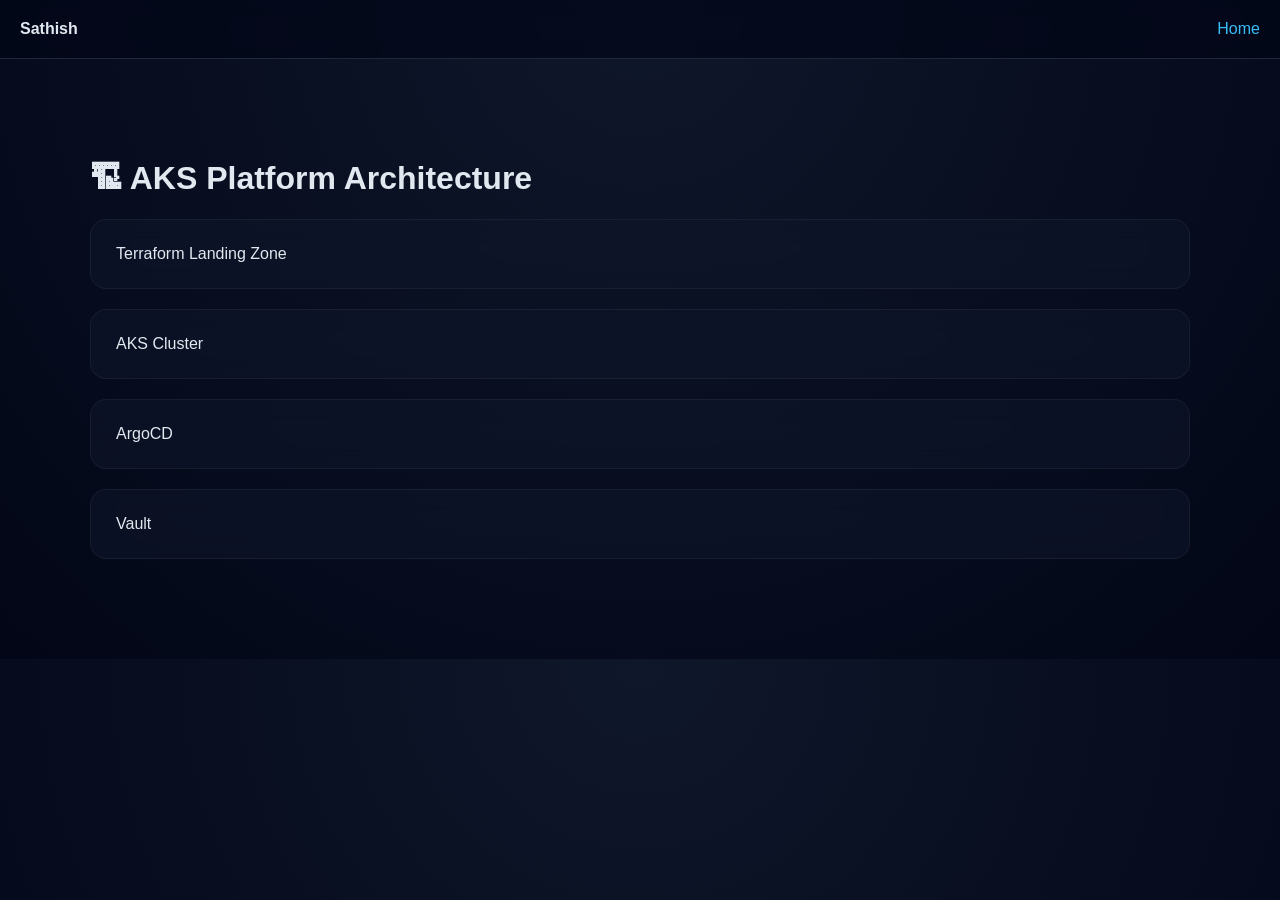
==== architecture.html @ 12148e6b "Create architecture.html" ====
<!DOCTYPE html>
<html>
<head>
<link rel="stylesheet" href="style.css">
<title>Architecture</title>
</head>

<body>

<nav>
  <b>Sathish</b>
  <div>
    <a href="index.html">Home</a>
  </div>
</nav>

<div class="section">

<h1>🏗 AKS Platform Architecture</h1>

<div class="card" onclick="showInfo('Terraform provisions infra')">
Terraform Landing Zone
</div>

<div class="card" onclick="showInfo('AKS Cluster core platform')">
AKS Cluster
</div>

<div class="card" onclick="showInfo('GitOps deployment using ArgoCD')">
ArgoCD
</div>

<div class="card" onclick="showInfo('Vault handles secrets securely')">
Vault
</div>

</div>

<script src="script.js"></script>
</body>
</html>
---- style.css ----
body {
  margin: 0;
  font-family: 'Segoe UI', sans-serif;
  background: radial-gradient(circle at top, #0f172a, #020617);
  color: #e2e8f0;
}

/* NAVBAR */
nav {
  position: sticky;
  top: 0;
  backdrop-filter: blur(10px);
  background: rgba(2,6,23,0.7);
  display: flex;
  justify-content: space-between;
  padding: 20px;
  border-bottom: 1px solid #1e293b;
}

nav a {
  color: #38bdf8;
  text-decoration: none;
  margin-left: 20px;
  transition: 0.3s;
}

nav a:hover {
  color: #22c55e;
}

/* SECTION */
.section {
  max-width: 1100px;
  margin: auto;
  padding: 80px 20px;
  animation: fadeIn 1s ease;
}

/* CARD */
.card {
  background: rgba(15,23,42,0.6);
  backdrop-filter: blur(12px);
  padding: 25px;
  border-radius: 16px;
  margin: 20px 0;
  border: 1px solid rgba(255,255,255,0.05);
  transition: 0.4s;
}

.card:hover {
  transform: translateY(-8px) scale(1.02);
  box-shadow: 0 20px 50px rgba(0,0,0,0.6);
}

/* HERO */
.hero {
  text-align: center;
  padding: 120px 20px;
}

.hero h1 {
  font-size: 50px;
}

.hero p {
  color: #94a3b8;
}

.badge {
  margin-top: 20px;
  display: inline-block;
  background: rgba(56,189,248,0.1);
  padding: 10px 20px;
  border-radius: 30px;
}

/* GRID */
.grid {
  display: grid;
  grid-template-columns: repeat(auto-fit,minmax(220px,1fr));
  gap: 20px;
}

.highlight {
  color: #22c55e;
  font-size: 28px;
  font-weight: bold;
}

/* ANIMATION */
@keyframes fadeIn {
  from {opacity:0; transform:translateY(20px);}
  to {opacity:1; transform:translateY(0);}
}
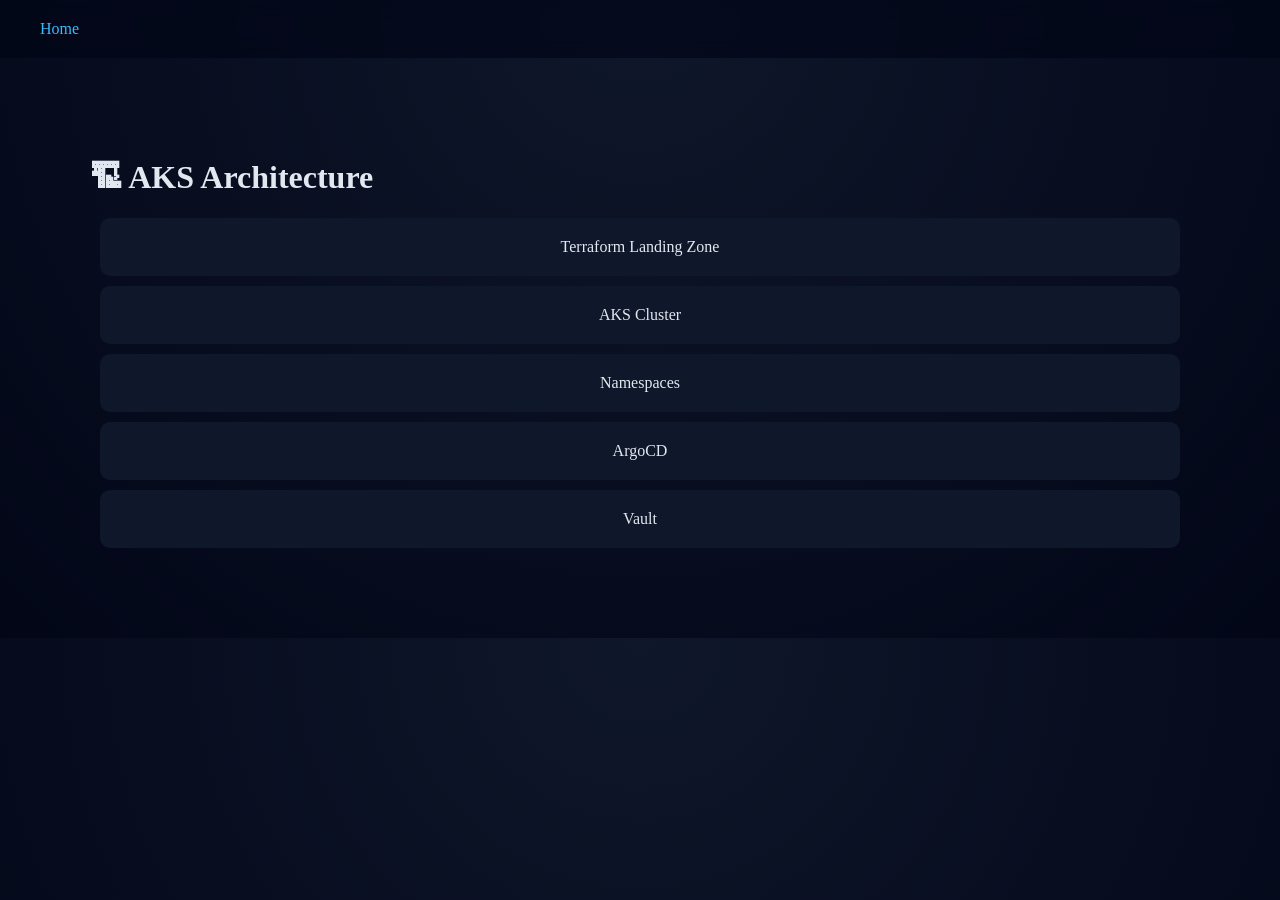
==== commit 9ee08b7c: "Update architecture.html" ====
--- a/architecture.html
+++ b/architecture.html
@@ -8,34 +8,20 @@
 <body>
 
 <nav>
-  <b>Sathish</b>
-  <div>
-    <a href="index.html">Home</a>
-  </div>
+  <a href="index.html">Home</a>
 </nav>
 
 <div class="section">
 
-<h1>🏗 AKS Platform Architecture</h1>
+<h1>🏗 AKS Architecture</h1>
 
-<div class="card" onclick="showInfo('Terraform provisions infra')">
-Terraform Landing Zone
-</div>
-
-<div class="card" onclick="showInfo('AKS Cluster core platform')">
-AKS Cluster
-</div>
-
-<div class="card" onclick="showInfo('GitOps deployment using ArgoCD')">
-ArgoCD
-</div>
-
-<div class="card" onclick="showInfo('Vault handles secrets securely')">
-Vault
-</div>
+<div class="arch-box">Terraform Landing Zone</div>
+<div class="arch-box">AKS Cluster</div>
+<div class="arch-box">Namespaces</div>
+<div class="arch-box">ArgoCD</div>
+<div class="arch-box">Vault</div>
 
 </div>
 
-<script src="script.js"></script>
 </body>
 </html>
--- a/style.css
+++ b/style.css
@@ -1,31 +1,25 @@
 body {
   margin: 0;
-  font-family: 'Segoe UI', sans-serif;
+  font-family: 'Segoe UI';
   background: radial-gradient(circle at top, #0f172a, #020617);
   color: #e2e8f0;
 }
 
-/* NAVBAR */
+/* NAV */
 nav {
   position: sticky;
   top: 0;
-  backdrop-filter: blur(10px);
-  background: rgba(2,6,23,0.7);
   display: flex;
   justify-content: space-between;
   padding: 20px;
-  border-bottom: 1px solid #1e293b;
+  backdrop-filter: blur(10px);
+  background: rgba(2,6,23,0.7);
 }
 
 nav a {
   color: #38bdf8;
+  margin-left: 20px;
   text-decoration: none;
-  margin-left: 20px;
-  transition: 0.3s;
-}
-
-nav a:hover {
-  color: #22c55e;
 }
 
 /* SECTION */
@@ -33,23 +27,31 @@
   max-width: 1100px;
   margin: auto;
   padding: 80px 20px;
-  animation: fadeIn 1s ease;
 }
 
 /* CARD */
 .card {
   background: rgba(15,23,42,0.6);
-  backdrop-filter: blur(12px);
   padding: 25px;
   border-radius: 16px;
   margin: 20px 0;
-  border: 1px solid rgba(255,255,255,0.05);
   transition: 0.4s;
 }
 
 .card:hover {
-  transform: translateY(-8px) scale(1.02);
-  box-shadow: 0 20px 50px rgba(0,0,0,0.6);
+  transform: scale(1.05);
+}
+
+/* GRID */
+.grid {
+  display: grid;
+  grid-template-columns: repeat(auto-fit,minmax(200px,1fr));
+  gap: 20px;
+}
+
+.highlight {
+  font-size: 28px;
+  color: #22c55e;
 }
 
 /* HERO */
@@ -58,37 +60,44 @@
   padding: 120px 20px;
 }
 
-.hero h1 {
-  font-size: 50px;
-}
-
-.hero p {
-  color: #94a3b8;
-}
-
 .badge {
   margin-top: 20px;
   display: inline-block;
-  background: rgba(56,189,248,0.1);
+  background: #0f172a;
   padding: 10px 20px;
   border-radius: 30px;
 }
 
-/* GRID */
-.grid {
+/* ARCHITECTURE */
+.arch-box {
+  padding: 20px;
+  margin: 10px;
+  background: #0f172a;
+  border-radius: 10px;
+  text-align: center;
+  transition: 0.3s;
+}
+
+.arch-box:hover {
+  background: #1e293b;
+  transform: translateY(-5px);
+}
+
+/* DASHBOARD */
+.dashboard {
   display: grid;
-  grid-template-columns: repeat(auto-fit,minmax(220px,1fr));
+  grid-template-columns: repeat(auto-fit,minmax(200px,1fr));
   gap: 20px;
 }
 
-.highlight {
-  color: #22c55e;
-  font-size: 28px;
-  font-weight: bold;
+.metric {
+  background: #0f172a;
+  padding: 20px;
+  border-radius: 10px;
+  text-align: center;
 }
 
-/* ANIMATION */
-@keyframes fadeIn {
-  from {opacity:0; transform:translateY(20px);}
-  to {opacity:1; transform:translateY(0);}
+.metric span {
+  font-size: 30px;
+  color: #22c55e;
 }
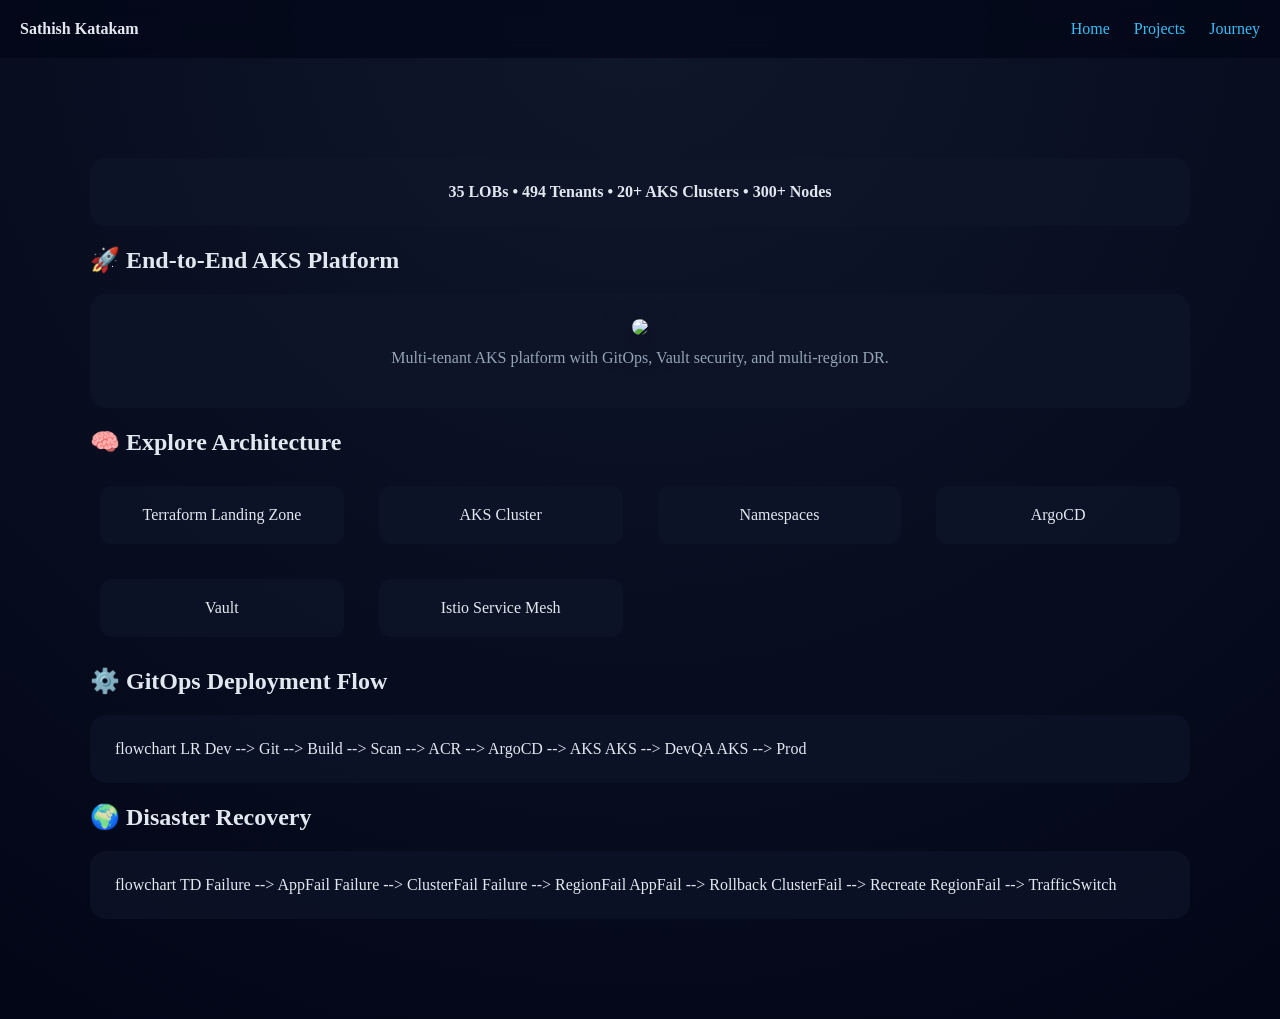
==== commit f165fe64: "Update architecture.html" ====
--- a/architecture.html
+++ b/architecture.html
@@ -1,27 +1,157 @@
 <!DOCTYPE html>
 <html>
 <head>
+<meta charset="UTF-8">
+<title>Architecture</title>
+
 <link rel="stylesheet" href="style.css">
-<title>Architecture</title>
+
+<script src="https://cdn.jsdelivr.net/npm/mermaid@10/dist/mermaid.min.js"></script>
+<script>
+  mermaid.initialize({ startOnLoad: true, theme: "dark" });
+</script>
+
+<style>
+.arch-grid {
+  display: grid;
+  grid-template-columns: repeat(auto-fit,minmax(220px,1fr));
+  gap: 15px;
+}
+
+.arch-box {
+  padding: 20px;
+  background: rgba(15,23,42,0.6);
+  border-radius: 12px;
+  text-align: center;
+  cursor: pointer;
+  transition: 0.3s;
+}
+
+.arch-box:hover {
+  transform: translateY(-5px) scale(1.05);
+  background: #1e293b;
+}
+
+.info-box {
+  margin-top: 20px;
+  padding: 20px;
+  background: #0f172a;
+  border-radius: 12px;
+  display: none;
+}
+</style>
+
 </head>
 
 <body>
 
 <nav>
-  <a href="index.html">Home</a>
+  <b>Sathish Katakam</b>
+  <div>
+    <a href="index.html">Home</a>
+    <a href="projects.html">Projects</a>
+    <a href="journey.html">Journey</a>
+  </div>
 </nav>
 
 <div class="section">
 
-<h1>🏗 AKS Architecture</h1>
+<!-- 🔥 SCALE BADGE -->
+<div class="card" style="text-align:center;">
+  <b>35 LOBs • 494 Tenants • 20+ AKS Clusters • 300+ Nodes</b>
+</div>
 
-<div class="arch-box">Terraform Landing Zone</div>
-<div class="arch-box">AKS Cluster</div>
-<div class="arch-box">Namespaces</div>
-<div class="arch-box">ArgoCD</div>
-<div class="arch-box">Vault</div>
+<!-- 🔥 HERO IMAGE -->
+<section>
+  <h2>🚀 End-to-End AKS Platform</h2>
+
+  <div class="card" style="text-align:center;">
+    <img src="Kubenetes Diagram.jpg"
+         style="width:90%; border-radius:12px; box-shadow:0 10px 30px rgba(0,0,0,0.5);">
+
+    <p style="margin-top:10px; color:#94a3b8;">
+      Multi-tenant AKS platform with GitOps, Vault security, and multi-region DR.
+    </p>
+  </div>
+</section>
+
+<!-- 🔥 INTERACTIVE ARCH -->
+<section>
+  <h2>🧠 Explore Architecture</h2>
+
+  <div class="arch-grid">
+
+    <div class="arch-box" onclick="showInfo('Terraform provisions landing zones including AKS, VNet, IAM.')">
+      Terraform Landing Zone
+    </div>
+
+    <div class="arch-box" onclick="showInfo('AKS clusters run workloads across multiple tenants.')">
+      AKS Cluster
+    </div>
+
+    <div class="arch-box" onclick="showInfo('Namespaces isolate tenants securely.')">
+      Namespaces
+    </div>
+
+    <div class="arch-box" onclick="showInfo('ArgoCD enables GitOps-based deployments.')">
+      ArgoCD
+    </div>
+
+    <div class="arch-box" onclick="showInfo('Vault manages secrets securely.')">
+      Vault
+    </div>
+
+    <div class="arch-box" onclick="showInfo('Istio controls traffic and security policies.')">
+      Istio Service Mesh
+    </div>
+
+  </div>
+
+  <div id="info" class="info-box"></div>
+
+</section>
+
+<!-- 🔁 GITOPS -->
+<section>
+  <h2>⚙️ GitOps Deployment Flow</h2>
+
+  <div class="card">
+    <div class="mermaid">
+flowchart LR
+Dev --> Git --> Build --> Scan --> ACR --> ArgoCD --> AKS
+AKS --> DevQA
+AKS --> Prod
+    </div>
+  </div>
+</section>
+
+<!-- 🌍 DR -->
+<section>
+  <h2>🌍 Disaster Recovery</h2>
+
+  <div class="card">
+    <div class="mermaid">
+flowchart TD
+Failure --> AppFail
+Failure --> ClusterFail
+Failure --> RegionFail
+
+AppFail --> Rollback
+ClusterFail --> Recreate
+RegionFail --> TrafficSwitch
+    </div>
+  </div>
+</section>
 
 </div>
 
+<script>
+function showInfo(text) {
+  const box = document.getElementById("info");
+  box.style.display = "block";
+  box.innerText = text;
+}
+</script>
+
 </body>
 </html>
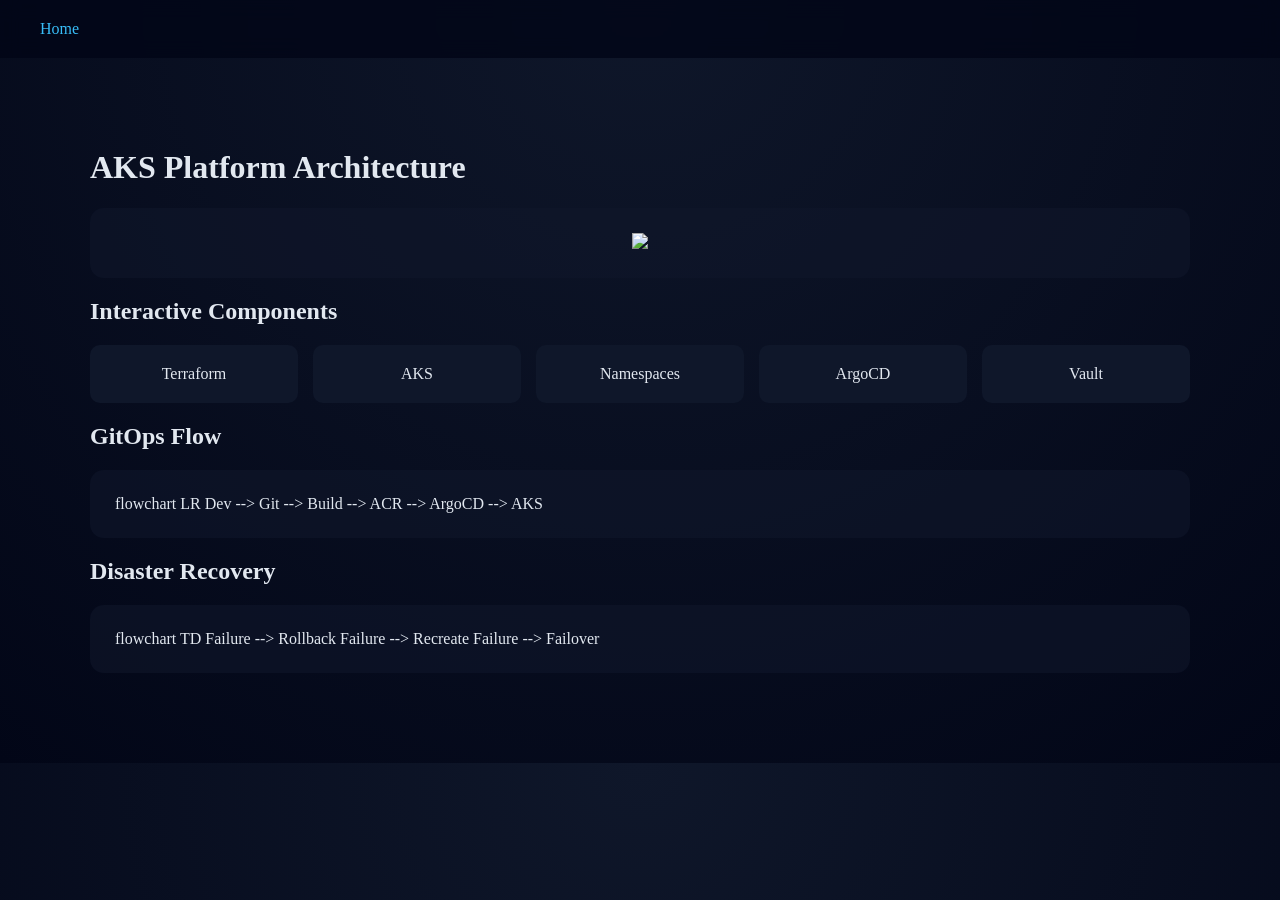
==== commit b4b09f37: "Update architecture.html" ====
--- a/architecture.html
+++ b/architecture.html
@@ -1,157 +1,61 @@
 <!DOCTYPE html>
 <html>
 <head>
-<meta charset="UTF-8">
+<link rel="stylesheet" href="style.css">
 <title>Architecture</title>
 
-<link rel="stylesheet" href="style.css">
-
 <script src="https://cdn.jsdelivr.net/npm/mermaid@10/dist/mermaid.min.js"></script>
-<script>
-  mermaid.initialize({ startOnLoad: true, theme: "dark" });
-</script>
-
-<style>
-.arch-grid {
-  display: grid;
-  grid-template-columns: repeat(auto-fit,minmax(220px,1fr));
-  gap: 15px;
-}
-
-.arch-box {
-  padding: 20px;
-  background: rgba(15,23,42,0.6);
-  border-radius: 12px;
-  text-align: center;
-  cursor: pointer;
-  transition: 0.3s;
-}
-
-.arch-box:hover {
-  transform: translateY(-5px) scale(1.05);
-  background: #1e293b;
-}
-
-.info-box {
-  margin-top: 20px;
-  padding: 20px;
-  background: #0f172a;
-  border-radius: 12px;
-  display: none;
-}
-</style>
-
+<script>mermaid.initialize({ startOnLoad: true });</script>
 </head>
 
 <body>
 
 <nav>
-  <b>Sathish Katakam</b>
-  <div>
-    <a href="index.html">Home</a>
-    <a href="projects.html">Projects</a>
-    <a href="journey.html">Journey</a>
-  </div>
+  <a href="index.html">Home</a>
 </nav>
 
 <div class="section">
 
-<!-- 🔥 SCALE BADGE -->
+<h1>AKS Platform Architecture</h1>
+
 <div class="card" style="text-align:center;">
-  <b>35 LOBs • 494 Tenants • 20+ AKS Clusters • 300+ Nodes</b>
+<img src="Kubenetes Diagram.jpg" style="width:90%;">
 </div>
 
-<!-- 🔥 HERO IMAGE -->
-<section>
-  <h2>🚀 End-to-End AKS Platform</h2>
+<h2>Interactive Components</h2>
 
-  <div class="card" style="text-align:center;">
-    <img src="Kubenetes Diagram.jpg"
-         style="width:90%; border-radius:12px; box-shadow:0 10px 30px rgba(0,0,0,0.5);">
+<div class="arch-grid">
+<div class="arch-box" onclick="showInfo('Terraform provisions infrastructure')">Terraform</div>
+<div class="arch-box" onclick="showInfo('AKS runs workloads')">AKS</div>
+<div class="arch-box" onclick="showInfo('Namespaces isolate tenants')">Namespaces</div>
+<div class="arch-box" onclick="showInfo('ArgoCD handles GitOps')">ArgoCD</div>
+<div class="arch-box" onclick="showInfo('Vault secures secrets')">Vault</div>
+</div>
 
-    <p style="margin-top:10px; color:#94a3b8;">
-      Multi-tenant AKS platform with GitOps, Vault security, and multi-region DR.
-    </p>
-  </div>
-</section>
+<div id="info" class="info-box"></div>
 
-<!-- 🔥 INTERACTIVE ARCH -->
-<section>
-  <h2>🧠 Explore Architecture</h2>
+<h2>GitOps Flow</h2>
 
-  <div class="arch-grid">
+<div class="card">
+<div class="mermaid">
+flowchart LR
+Dev --> Git --> Build --> ACR --> ArgoCD --> AKS
+</div>
+</div>
 
-    <div class="arch-box" onclick="showInfo('Terraform provisions landing zones including AKS, VNet, IAM.')">
-      Terraform Landing Zone
-    </div>
+<h2>Disaster Recovery</h2>
 
-    <div class="arch-box" onclick="showInfo('AKS clusters run workloads across multiple tenants.')">
-      AKS Cluster
-    </div>
-
-    <div class="arch-box" onclick="showInfo('Namespaces isolate tenants securely.')">
-      Namespaces
-    </div>
-
-    <div class="arch-box" onclick="showInfo('ArgoCD enables GitOps-based deployments.')">
-      ArgoCD
-    </div>
-
-    <div class="arch-box" onclick="showInfo('Vault manages secrets securely.')">
-      Vault
-    </div>
-
-    <div class="arch-box" onclick="showInfo('Istio controls traffic and security policies.')">
-      Istio Service Mesh
-    </div>
-
-  </div>
-
-  <div id="info" class="info-box"></div>
-
-</section>
-
-<!-- 🔁 GITOPS -->
-<section>
-  <h2>⚙️ GitOps Deployment Flow</h2>
-
-  <div class="card">
-    <div class="mermaid">
-flowchart LR
-Dev --> Git --> Build --> Scan --> ACR --> ArgoCD --> AKS
-AKS --> DevQA
-AKS --> Prod
-    </div>
-  </div>
-</section>
-
-<!-- 🌍 DR -->
-<section>
-  <h2>🌍 Disaster Recovery</h2>
-
-  <div class="card">
-    <div class="mermaid">
+<div class="card">
+<div class="mermaid">
 flowchart TD
-Failure --> AppFail
-Failure --> ClusterFail
-Failure --> RegionFail
-
-AppFail --> Rollback
-ClusterFail --> Recreate
-RegionFail --> TrafficSwitch
-    </div>
-  </div>
-</section>
+Failure --> Rollback
+Failure --> Recreate
+Failure --> Failover
+</div>
+</div>
 
 </div>
 
-<script>
-function showInfo(text) {
-  const box = document.getElementById("info");
-  box.style.display = "block";
-  box.innerText = text;
-}
-</script>
-
+<script src="script.js"></script>
 </body>
 </html>
--- a/style.css
+++ b/style.css
@@ -12,8 +12,8 @@
   display: flex;
   justify-content: space-between;
   padding: 20px;
+  background: rgba(2,6,23,0.8);
   backdrop-filter: blur(10px);
-  background: rgba(2,6,23,0.7);
 }
 
 nav a {
@@ -22,35 +22,7 @@
   text-decoration: none;
 }
 
-/* SECTION */
-.section {
-  max-width: 1100px;
-  margin: auto;
-  padding: 80px 20px;
-}
-
-/* CARD */
-.card {
-  background: rgba(15,23,42,0.6);
-  padding: 25px;
-  border-radius: 16px;
-  margin: 20px 0;
-  transition: 0.4s;
-}
-
-.card:hover {
-  transform: scale(1.05);
-}
-
-/* GRID */
-.grid {
-  display: grid;
-  grid-template-columns: repeat(auto-fit,minmax(200px,1fr));
-  gap: 20px;
-}
-
-.highlight {
-  font-size: 28px;
+nav a:hover {
   color: #22c55e;
 }
 
@@ -68,19 +40,36 @@
   border-radius: 30px;
 }
 
-/* ARCHITECTURE */
-.arch-box {
-  padding: 20px;
-  margin: 10px;
-  background: #0f172a;
-  border-radius: 10px;
-  text-align: center;
-  transition: 0.3s;
+/* SECTION */
+.section {
+  max-width: 1100px;
+  margin: auto;
+  padding: 70px 20px;
 }
 
-.arch-box:hover {
-  background: #1e293b;
-  transform: translateY(-5px);
+/* CARD */
+.card {
+  background: rgba(15,23,42,0.6);
+  padding: 25px;
+  border-radius: 14px;
+  margin: 20px 0;
+  transition: 0.4s;
+}
+
+.card:hover {
+  transform: translateY(-6px);
+}
+
+/* GRID */
+.grid {
+  display: grid;
+  grid-template-columns: repeat(auto-fit,minmax(220px,1fr));
+  gap: 20px;
+}
+
+.highlight {
+  font-size: 28px;
+  color: #22c55e;
 }
 
 /* DASHBOARD */
@@ -98,6 +87,35 @@
 }
 
 .metric span {
-  font-size: 30px;
+  font-size: 28px;
   color: #22c55e;
 }
+
+/* ARCH INTERACTIVE */
+.arch-grid {
+  display: grid;
+  grid-template-columns: repeat(auto-fit,minmax(200px,1fr));
+  gap: 15px;
+}
+
+.arch-box {
+  padding: 20px;
+  background: #0f172a;
+  border-radius: 10px;
+  text-align: center;
+  cursor: pointer;
+  transition: 0.3s;
+}
+
+.arch-box:hover {
+  background: #1e293b;
+  transform: scale(1.05);
+}
+
+.info-box {
+  margin-top: 20px;
+  padding: 20px;
+  background: #0f172a;
+  border-radius: 10px;
+  display: none;
+}
